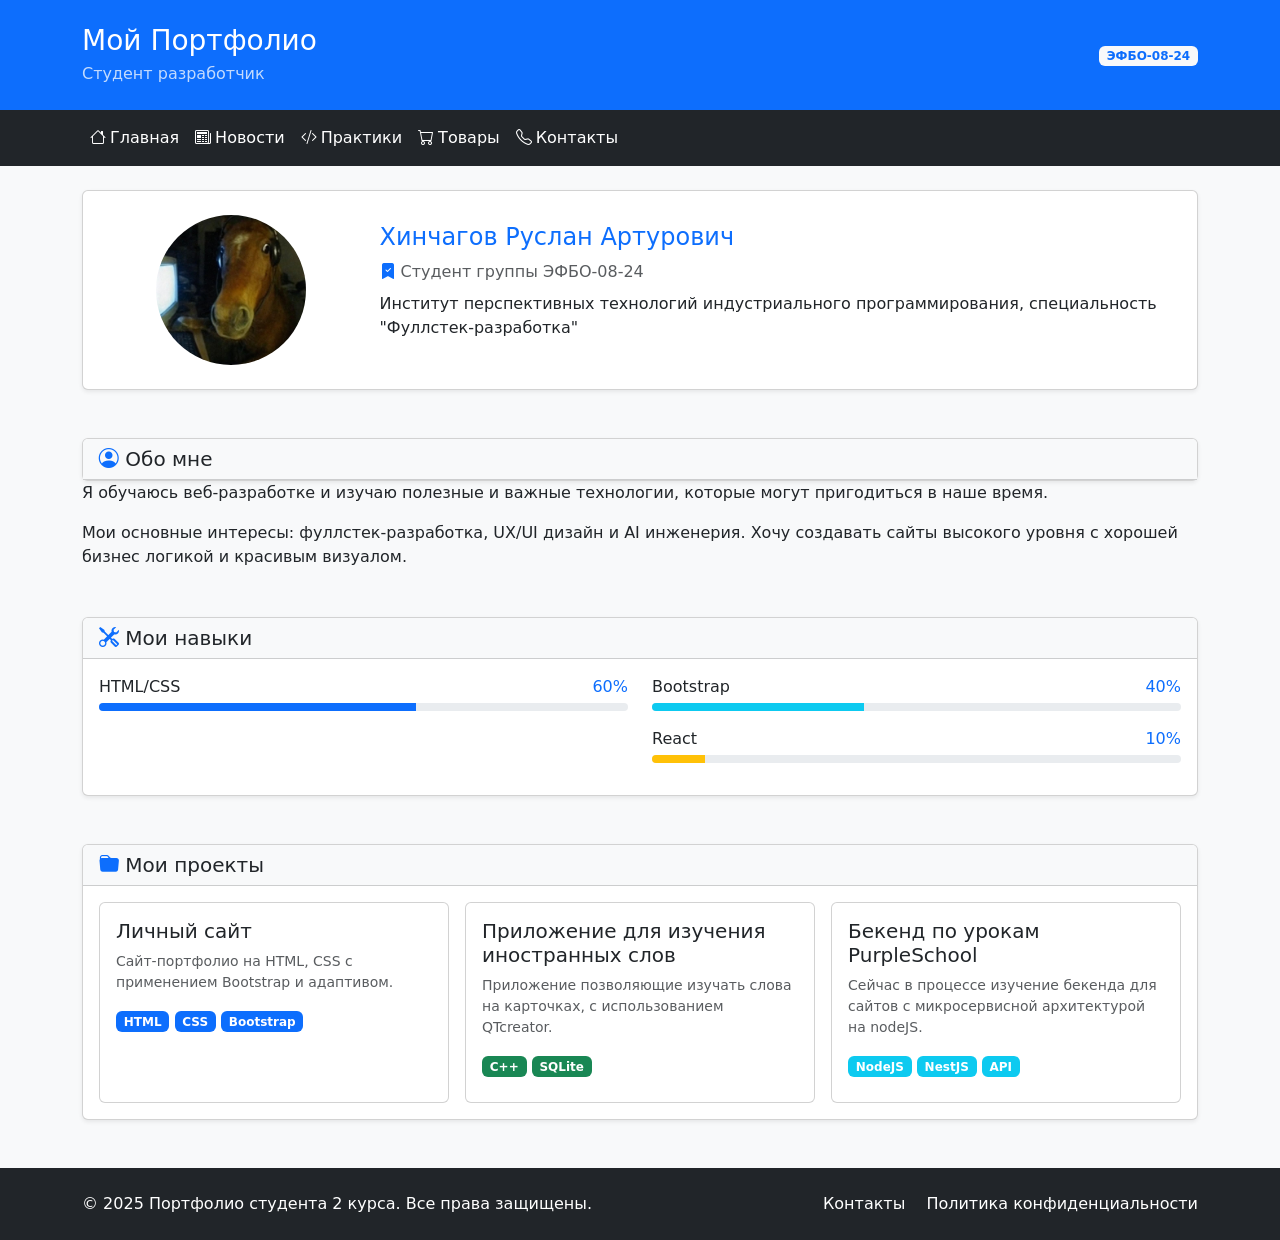
==== index.html @ a9255a6b "version from previous kr" ====
<!DOCTYPE html>
<html lang="en">
<head>
    <meta charset="UTF-8">
    <meta name="viewport" content="width=device-width, initial-scale=1.0">
    <title>About me</title>
    <link href="https://cdn.jsdelivr.net/npm/bootstrap@5.3.2/dist/css/bootstrap.min.css" rel="stylesheet">
    <link rel="stylesheet" href="https://cdn.jsdelivr.net/npm/bootstrap-icons@1.11.1/font/bootstrap-icons.css">
</head>
    <body class="bg-light">
        <div class="container-fluid p-0">
            <header class="bg-primary text-white py-4">
                <div class="container">
                    <div class="row align-items-center">
                        <div class="col">
                            <h1 class="h3 mb-1">Мой Портфолио</h1>
                            <p class="mb-0 opacity-75">Студент разработчик</p>
                        </div>
                        <div class="col-auto">
                            <span class="badge bg-light text-primary">ЭФБО-08-24</span>
                        </div>
                    </div>
                </div>
            </header>

            <nav class="navbar navbar-expand-lg nabar-dark bg-dark">
                <div class="container">
                    <button type="button" class="navbar-toggler" data-bs-toggle="collapse" data-bs-target="#navbarNav">
                        <span class="navbar-toggler-icon"></span>
                    </button>
                    <div class="collapse navbar-collapse" id="navbarNav">
                        <ul class="navbar-nav">
                            <li class="nav-item">
                                <a class="nav-link active" href="index.html" style="color: white;">
                                    <i class="bi bi-house me-1"></i>Главная
                                </a>
                            </li>
                            <li class="nav-item">
                                <a href="pages/news.html" class="nav-link" style="color: white">
                                    <i class="bi bi-newspaper me-1"></i>Новости
                                </a>
                            </li>
                            <li class="nav-item">
                                <a href="pages/practices.html" class="nav-link" style="color: white;">
                                    <i class="bi bi-code-slash me-1"></i>Практики
                                </a>
                            </li>
                            <li class="nav-item">
                                <a href="pages/goods.html" class="nav-link" style="color: white;">
                                    <i class="bi bi-cart me-1"></i>Товары
                                </a>
                            </li>
                            <li class="nav-item">
                                <a href="pages/contacts.html" class="nav-link" style="color: white;">
                                    <i class="bi bi-telephone me-1"></i>Контакты
                                </a>
                            </li>
                        </ul>
                    </div>
                </div>
            </nav>

            <main class="container my-4">
                <section class="mb-5">
                    <div class="card shadow-sm">
                        <div class="card-body p-4">
                            <div class="row align-items-center">
                                <div class="col-md-3 text-center mb-3 mb-md-0">
                                    <img src="images/photo.jpg" alt="Фото студента" class="img-fluid rounded-circle" style="width:150px; height: 150px; object-fit: cover;">
                                </div>
                                <div class="col-md-9">
                                    <h2 class="card-title h4 text-primary">Хинчагов Руслан Артурович</h2>
                                    <p class="card-text text-muted mb-2">
                                        <i class="bi bi-bookmark-check-fill text-primary"></i>
                                        Студент группы ЭФБО-08-24
                                    </p>
                                    <p class="card-text">
                                        Институт перспективных технологий индустриального программирования, специальность "Фуллстек-разработка"
                                    </p>
                                    <div class="d-flex gap-2 flex-wrap">
                                        <span class="badge bg-primary"></span>
                                        <span class="badge bg-success"></span>
                                        <span class="badge bg-info"></span>
                                        <span class="badge bg-warning"></span>
                                    </div>
                                </div>
                            </div>
                        </div>
                    </div>
                </section>

                <section class="mb-5">
                    <div class="card shadow-sm">
                        <div class="card-header bg-light">
                            <h3 class="card-title h5 mb-0">
                                <i class="bi bi-person-circle text-primary"></i>
                                Обо мне 
                            </h3>
                        </div>
                    </div>
                    <div class="card-body">
                        <p class="card-text">
                            Я обучаюсь веб-разработке и изучаю полезные и важные технологии, 
                            которые могут пригодиться в наше время.
                        </p>
                        <p class="card-text">
                            Мои основные интересы: фуллстек-разработка, UX/UI дизайн и AI инженерия.
                            Хочу создавать сайты высокого уровня с хорошей бизнес логикой и красивым визуалом.
                        </p>
                    </div>
                </section>

                <section class="mb-5">
                    <div class="card shadow-sm">
                        <div class="card-header bg-light">
                            <h3 class="card-title h5 mb-0">
                                <i class="bi bi-tools text-primary"></i>
                                Мои навыки
                            </h3>
                        </div>
                        <div class="card-body">
                            <div class="row">
                                <div class="col-md-6">
                                    <div class="mb-3">
                                        <div class="d-flex justify-content-between mb-1">
                                            <span>HTML/CSS</span>
                                            <span class="text-primary">60%</span>
                                        </div>
                                        <div class="progress" style="height: 8px">
                                            <div class="progress-bar bg-primary" style="width: 60%"></div>
                                        </div>
                                    </div>
                                </div>
                                <div class="col-md-6">
                                    <div class="mb-3">
                                        <div class="d-flex justify-content-between mb-1">
                                            <span>Bootstrap</span>
                                            <span class="text-primary">40%</span>
                                        </div>
                                        <div class="progress" style="height: 8px;">
                                            <div class="progress-bar bg-info" style="width: 40%"></div>
                                        </div>
                                    </div>
                                    <div class="mb-3">
                                        <div class="d-flex justify-content-between mb-1">
                                            <span>React</span>
                                            <span class="text-primary">10%</span>
                                        </div>
                                        <div class="progress" style="height: 8px;">
                                            <div class="progress-bar bg-warning" style="width: 10%"></div>
                                        </div>
                                    </div>
                                </div>
                            </div>
                        </div>
                    </div>
                </section>

                <section class="mb-5">
                    <div class="card shadow-sm">
                        <div class="card-header bg-light">
                            <h3 class="card-title h5 mb-0">
                                <i class="bi-folder-fill text-primary"></i>
                                Мои проекты
                            </h3>
                        </div>
                        <div class="card-body">
                            <div class="row g-3">
                                <div class="col-md-4">
                                    <div class="card h-100">
                                        <div class="card-body">
                                            <h5 class="card-title">Личный сайт</h5>
                                            <p class="card-text small text-muted">
                                                Сайт-портфолио на HTML, CSS с применением Bootstrap и адаптивом.
                                            </p>
                                            <div class="mb-2">
                                                <span class="badge bg-primary">HTML</span>
                                                <span class="badge bg-primary">CSS</span>
                                                <span class="badge bg-primary">Bootstrap</span>
                                            </div>
                                        </div>
                                    </div>
                                </div>
                                <div class="col-md-4">
                                    <div class="card h-100">
                                        <div class="card-body">
                                            <h5 class="card-title">Приложение для изучения иностранных слов</h5>
                                            <p class="card-text small text-muted">
                                                Приложение позволяющие изучать слова на карточках, с использованием QTcreator.
                                            </p>
                                            <div class="mb-2">
                                                <span class="badge bg-success">C++</span>
                                                <span class="badge bg-success">SQLite</span>
                                            </div>
                                        </div>
                                    </div>
                                </div>
                                <div class="col-md-4">
                                    <div class="card h-100">
                                        <div class="card-body">
                                            <h5 class="card-title">Бекенд по урокам PurpleSchool</h5>
                                            <p class="card-text small text-muted">
                                                Сейчас в процессе изучение бекенда для сайтов с микросервисной архитектурой на nodeJS.
                                            </p>
                                            <div class="mb-2">
                                                <span class="badge bg-info">NodeJS</span>
                                                <span class="badge bg-info">NestJS</span>
                                                <span class="badge bg-info">API</span>
                                            </div>
                                        </div>
                                    </div>
                                </div>
                            </div>
                        </div>
                    </div>
                </section>
            </main>

            <footer class="bg-dark text-white py-4 mt-5">
                <div class="container">
                    <div class="row align-items-center">
                        <div class="col-md-6">
                            <p class="mb-0">&copy; 2025 Портфолио студента 2 курса. Все права защищены.</p>
                        </div>
                        <div class="col-md-6 text-md-end">
                            <a href="/pages/contacts.html" class="text-white text-decoration-none me-3">Контакты</a>
                            <a href="#" class="text-white text-decoration-none">Политика конфиденциальности</a>
                        </div>
                    </div>
                </div>
            </footer>
        </div>

        <script src="https://cdn.jsdelivr.net/npm/bootstrap@5.3.2/dist/js/bootstrap.bundle.min.js"></script>
    </body>
</html>
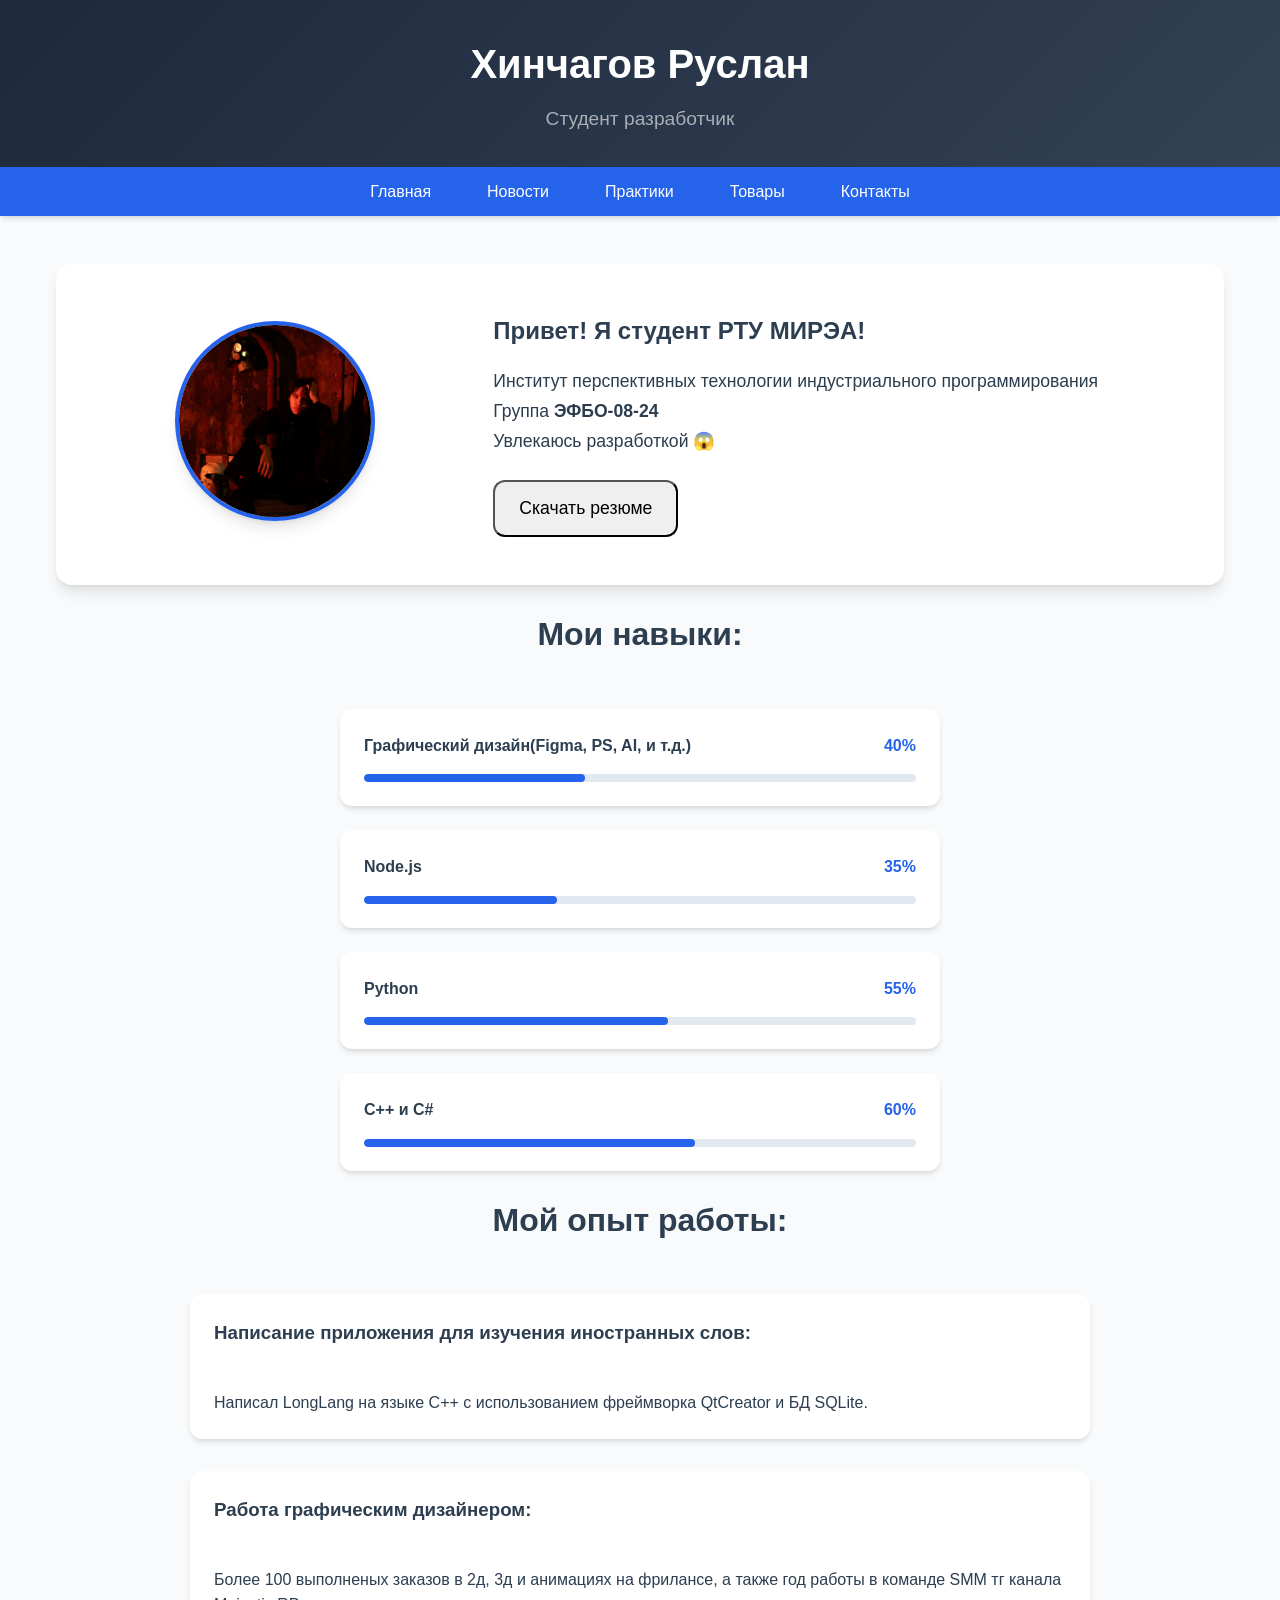
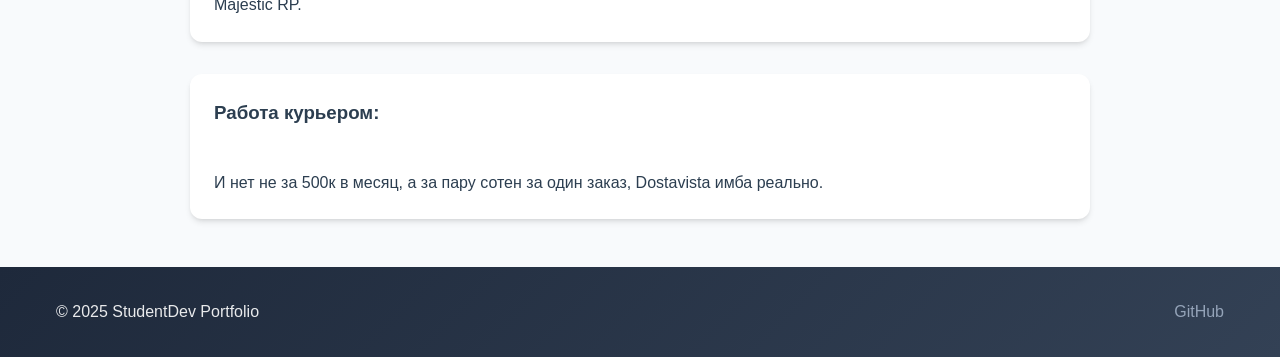
==== commit 528cc977: "results of 1-15 practice" ====
--- a/index.html
+++ b/index.html
@@ -4,233 +4,139 @@
     <meta charset="UTF-8">
     <meta name="viewport" content="width=device-width, initial-scale=1.0">
     <title>About me</title>
-    <link href="https://cdn.jsdelivr.net/npm/bootstrap@5.3.2/dist/css/bootstrap.min.css" rel="stylesheet">
-    <link rel="stylesheet" href="https://cdn.jsdelivr.net/npm/bootstrap-icons@1.11.1/font/bootstrap-icons.css">
+    <link rel="stylesheet" href="style/styles.css">
 </head>
-    <body class="bg-light">
-        <div class="container-fluid p-0">
-            <header class="bg-primary text-white py-4">
+    <body>
+
+        <div class="page">
+
+            <header class="header">
                 <div class="container">
-                    <div class="row align-items-center">
-                        <div class="col">
-                            <h1 class="h3 mb-1">Мой Портфолио</h1>
-                            <p class="mb-0 opacity-75">Студент разработчик</p>
-                        </div>
-                        <div class="col-auto">
-                            <span class="badge bg-light text-primary">ЭФБО-08-24</span>
-                        </div>
+                    <div class="header__content">
+                        <h1 class="header__title">Хинчагов Руслан</h1>
+                        <p class="header__subtitle">Студент разработчик</p>
                     </div>
                 </div>
             </header>
 
-            <nav class="navbar navbar-expand-lg nabar-dark bg-dark">
+            <nav class="nav">
                 <div class="container">
-                    <button type="button" class="navbar-toggler" data-bs-toggle="collapse" data-bs-target="#navbarNav">
-                        <span class="navbar-toggler-icon"></span>
-                    </button>
-                    <div class="collapse navbar-collapse" id="navbarNav">
-                        <ul class="navbar-nav">
-                            <li class="nav-item">
-                                <a class="nav-link active" href="index.html" style="color: white;">
-                                    <i class="bi bi-house me-1"></i>Главная
-                                </a>
-                            </li>
-                            <li class="nav-item">
-                                <a href="pages/news.html" class="nav-link" style="color: white">
-                                    <i class="bi bi-newspaper me-1"></i>Новости
-                                </a>
-                            </li>
-                            <li class="nav-item">
-                                <a href="pages/practices.html" class="nav-link" style="color: white;">
-                                    <i class="bi bi-code-slash me-1"></i>Практики
-                                </a>
-                            </li>
-                            <li class="nav-item">
-                                <a href="pages/goods.html" class="nav-link" style="color: white;">
-                                    <i class="bi bi-cart me-1"></i>Товары
-                                </a>
-                            </li>
-                            <li class="nav-item">
-                                <a href="pages/contacts.html" class="nav-link" style="color: white;">
-                                    <i class="bi bi-telephone me-1"></i>Контакты
-                                </a>
-                            </li>
-                        </ul>
-                    </div>
+                    <ul class="nav__list">
+                        <li class="nav__item">
+                            <a class="nav__link" href="index.html">Главная</a>
+                        </li>
+                        <li class="nav__item">
+                            <a class="nav__link" href="pages/news.html">Новости</a>
+                        </li>
+                        <li class="nav__item">
+                            <a class="nav__link" href="pages/practices.html">Практики</a>
+                        </li>
+                        <li class="nav__item">
+                            <a class="nav__link" href="pages/goods.html">Товары</a>
+                        </li>
+                        <li class="nav__item">
+                            <a class="nav__link" href="pages/contacts.html">Контакты</a>
+                        </li>
+                    </ul>
                 </div>
             </nav>
 
-            <main class="container my-4">
-                <section class="mb-5">
-                    <div class="card shadow-sm">
-                        <div class="card-body p-4">
-                            <div class="row align-items-center">
-                                <div class="col-md-3 text-center mb-3 mb-md-0">
-                                    <img src="images/photo.jpg" alt="Фото студента" class="img-fluid rounded-circle" style="width:150px; height: 150px; object-fit: cover;">
-                                </div>
-                                <div class="col-md-9">
-                                    <h2 class="card-title h4 text-primary">Хинчагов Руслан Артурович</h2>
-                                    <p class="card-text text-muted mb-2">
-                                        <i class="bi bi-bookmark-check-fill text-primary"></i>
-                                        Студент группы ЭФБО-08-24
-                                    </p>
-                                    <p class="card-text">
-                                        Институт перспективных технологий индустриального программирования, специальность "Фуллстек-разработка"
-                                    </p>
-                                    <div class="d-flex gap-2 flex-wrap">
-                                        <span class="badge bg-primary"></span>
-                                        <span class="badge bg-success"></span>
-                                        <span class="badge bg-info"></span>
-                                        <span class="badge bg-warning"></span>
-                                    </div>
-                                </div>
+            <main class="main">
+                
+                <div class="container">
+                    <section class="hero">
+                        <div class="hero__content">
+                            <div class="hero__image">
+                                <img src="../images/photo.jpg" alt="Фото студента" class="hero__photo">
+                            </div>
+                            <div class="hero__info">
+                                <h2 class="hero__greeting">Привет! Я студент РТУ МИРЭА!</h2>
+                                <p class="hero__description">
+                                    Институт перспективных технологии индустриального программирования<br>
+                                    Группа <strong>ЭФБО-08-24</strong><br>
+                                    Увлекаюсь разработкой &#128561;
+                                </p>
+                                <button class="button button--primary hero__button">
+                                    Скачать резюме
+                                </button>
+                            </div>
+                        </div>
+                    </section>
+                </div>
+
+                <section class="skills">
+                    <h2 class="section__title">Мои навыки:</h2>
+                    <div class="skills__grid">
+                        <div class="skill">
+                            <div class="skill__header">
+                                <span class="skill__name">Графический дизайн(Figma, PS, AI, и т.д.)</span>
+                                <span class="skill__percent">40%</span>
+                            </div>
+                            <div class="skill__progress">
+                                <div class="skill__progress-bar" style="width: 40%"></div>
+                            </div>
+                        </div>
+                        <div class="skill">
+                            <div class="skill__header">
+                                <span class="skill__name">Node.js</span>
+                                <span class="skill__percent">35%</span>
+                            </div>
+                            <div class="skill__progress">
+                                <div class="skill__progress-bar" style="width: 35%"></div>
+                            </div>
+                        </div>
+                        <div class="skill">
+                            <div class="skill__header">
+                                <span class="skill__name">Python</span>
+                                <span class="skill__percent">55%</span>
+                            </div>
+                            <div class="skill__progress">
+                                <div class="skill__progress-bar" style="width: 55%"></div>
+                            </div>
+                        </div>
+                        <div class="skill">
+                            <div class="skill__header">
+                                <span class="skill__name">C++ и C#</span>
+                                <span class="skill__percent">60%</span>
+                            </div>
+                            <div class="skill__progress">
+                                <div class="skill__progress-bar" style="width: 60%"></div>
                             </div>
                         </div>
                     </div>
                 </section>
+                
+                <section class="experience">
+                    <h2 class="section__title">Мой опыт работы:</h2>
+                    <div class="experience__grid">
+                        <article class="experience-card">
+                            <h3 class="experience-card__title">Написание приложения для изучения иностранных слов:</h3><br>
+                            <p class="experience experience__desc">Написал LongLang на языке C++ с использованием фреймворка QtCreator и БД SQLite.</p>
+                        </article>
 
-                <section class="mb-5">
-                    <div class="card shadow-sm">
-                        <div class="card-header bg-light">
-                            <h3 class="card-title h5 mb-0">
-                                <i class="bi bi-person-circle text-primary"></i>
-                                Обо мне 
-                            </h3>
-                        </div>
-                    </div>
-                    <div class="card-body">
-                        <p class="card-text">
-                            Я обучаюсь веб-разработке и изучаю полезные и важные технологии, 
-                            которые могут пригодиться в наше время.
-                        </p>
-                        <p class="card-text">
-                            Мои основные интересы: фуллстек-разработка, UX/UI дизайн и AI инженерия.
-                            Хочу создавать сайты высокого уровня с хорошей бизнес логикой и красивым визуалом.
-                        </p>
-                    </div>
-                </section>
-
-                <section class="mb-5">
-                    <div class="card shadow-sm">
-                        <div class="card-header bg-light">
-                            <h3 class="card-title h5 mb-0">
-                                <i class="bi bi-tools text-primary"></i>
-                                Мои навыки
-                            </h3>
-                        </div>
-                        <div class="card-body">
-                            <div class="row">
-                                <div class="col-md-6">
-                                    <div class="mb-3">
-                                        <div class="d-flex justify-content-between mb-1">
-                                            <span>HTML/CSS</span>
-                                            <span class="text-primary">60%</span>
-                                        </div>
-                                        <div class="progress" style="height: 8px">
-                                            <div class="progress-bar bg-primary" style="width: 60%"></div>
-                                        </div>
-                                    </div>
-                                </div>
-                                <div class="col-md-6">
-                                    <div class="mb-3">
-                                        <div class="d-flex justify-content-between mb-1">
-                                            <span>Bootstrap</span>
-                                            <span class="text-primary">40%</span>
-                                        </div>
-                                        <div class="progress" style="height: 8px;">
-                                            <div class="progress-bar bg-info" style="width: 40%"></div>
-                                        </div>
-                                    </div>
-                                    <div class="mb-3">
-                                        <div class="d-flex justify-content-between mb-1">
-                                            <span>React</span>
-                                            <span class="text-primary">10%</span>
-                                        </div>
-                                        <div class="progress" style="height: 8px;">
-                                            <div class="progress-bar bg-warning" style="width: 10%"></div>
-                                        </div>
-                                    </div>
-                                </div>
-                            </div>
-                        </div>
-                    </div>
-                </section>
-
-                <section class="mb-5">
-                    <div class="card shadow-sm">
-                        <div class="card-header bg-light">
-                            <h3 class="card-title h5 mb-0">
-                                <i class="bi-folder-fill text-primary"></i>
-                                Мои проекты
-                            </h3>
-                        </div>
-                        <div class="card-body">
-                            <div class="row g-3">
-                                <div class="col-md-4">
-                                    <div class="card h-100">
-                                        <div class="card-body">
-                                            <h5 class="card-title">Личный сайт</h5>
-                                            <p class="card-text small text-muted">
-                                                Сайт-портфолио на HTML, CSS с применением Bootstrap и адаптивом.
-                                            </p>
-                                            <div class="mb-2">
-                                                <span class="badge bg-primary">HTML</span>
-                                                <span class="badge bg-primary">CSS</span>
-                                                <span class="badge bg-primary">Bootstrap</span>
-                                            </div>
-                                        </div>
-                                    </div>
-                                </div>
-                                <div class="col-md-4">
-                                    <div class="card h-100">
-                                        <div class="card-body">
-                                            <h5 class="card-title">Приложение для изучения иностранных слов</h5>
-                                            <p class="card-text small text-muted">
-                                                Приложение позволяющие изучать слова на карточках, с использованием QTcreator.
-                                            </p>
-                                            <div class="mb-2">
-                                                <span class="badge bg-success">C++</span>
-                                                <span class="badge bg-success">SQLite</span>
-                                            </div>
-                                        </div>
-                                    </div>
-                                </div>
-                                <div class="col-md-4">
-                                    <div class="card h-100">
-                                        <div class="card-body">
-                                            <h5 class="card-title">Бекенд по урокам PurpleSchool</h5>
-                                            <p class="card-text small text-muted">
-                                                Сейчас в процессе изучение бекенда для сайтов с микросервисной архитектурой на nodeJS.
-                                            </p>
-                                            <div class="mb-2">
-                                                <span class="badge bg-info">NodeJS</span>
-                                                <span class="badge bg-info">NestJS</span>
-                                                <span class="badge bg-info">API</span>
-                                            </div>
-                                        </div>
-                                    </div>
-                                </div>
-                            </div>
-                        </div>
+                        <article class="experience-card">
+                            <h3 class="experience-card__title">Работа графическим дизайнером:</h3><br>
+                            <p class="experience experience__desc">Более 100 выполненых заказов в 2д, 3д и анимациях на фрилансе, а также год работы в команде SMM тг канала Majestic RP.</p>
+                        </article>
+                        
+                        <article class="experience-card">
+                            <h3 class="experience-card__title">Работа курьером:</h3><br>
+                            <p class="experience experience__desc">И нет не за 500к в месяц, а за пару сотен за один заказ, Dostavista имба реально.</p>
+                        </article>
                     </div>
                 </section>
             </main>
 
-            <footer class="bg-dark text-white py-4 mt-5">
+            <footer class="footer">
                 <div class="container">
-                    <div class="row align-items-center">
-                        <div class="col-md-6">
-                            <p class="mb-0">&copy; 2025 Портфолио студента 2 курса. Все права защищены.</p>
-                        </div>
-                        <div class="col-md-6 text-md-end">
-                            <a href="/pages/contacts.html" class="text-white text-decoration-none me-3">Контакты</a>
-                            <a href="#" class="text-white text-decoration-none">Политика конфиденциальности</a>
+                    <div class="footer__content">
+                        <p class="footer__copyright">&copy; 2025 StudentDev Portfolio</p>
+                        <div class="footer__links">
+                            <a href="https://github.com/reborn-type" class="footer__link">GitHub</a>
                         </div>
                     </div>
                 </div>
             </footer>
         </div>
-
-        <script src="https://cdn.jsdelivr.net/npm/bootstrap@5.3.2/dist/js/bootstrap.bundle.min.js"></script>
     </body>
 </html>
--- a/style/styles.css
+++ b/style/styles.css
@@ -0,0 +1,653 @@
+
+/* CSS переменные */
+:root {
+    --primary-color: #2563eb;
+    --primary-dark: #1d4ed8;
+    --primary-light: #3b82f6;
+    --secondary-color: #64748b;
+    --accent-color: #f59e0b;
+    --success-color: #10b981;
+    --warning-color: #f59e0b;
+    --error-color: #ef4444;
+    
+    --text-primary: #2c3e50;
+    --text-secondary: #2c3d4e;
+    --text-light: #94a3b8;
+    --text-white: #ffffff;
+
+    --bg-body: #f8fafc;
+    --bg-card: #ffffff; 
+    --bg-header: #1e293b;
+    --bg-footer: #1e293b;
+
+    --gradient-primary: linear-gradient(135deg, var(--primary-color), var(--primary-dark));
+    --gradient-dark: linear-gradient(135deg, var(--bg-header), #334155);
+
+    --shadow-sm: 0 1px 2px 0 rgb(0 0 0 / 0.05); 
+    --shadow-md: 0 4px 6px -1px rgb(0 0 0 / 0.1), 0 2px 4px -2px rgb(0 0 0 / 0.1);
+    --shadow-lg: 0 10px 15px -3px rgb(0 0 0 / 0.1), 0 4px 6px -4px rgb(0 0 0 / 0.1);
+
+    --radius-sm: 0.375rem; 
+    --radius-md: 0.5rem;
+    --radius-lg: 0.75rem;
+    --radius-xl: 1rem; 
+
+    --space-xs: 0.5rem; 
+    --space-sm: 0.75rem; 
+    --space-md: 1rem; 
+    --space-lg: 1.5rem; 
+    --space-xl: 2rem; 
+    --space-2xl: 3rem;
+
+    --transition: all 0.3s ease;
+}
+
+/* Базовые стили */
+* {
+    margin: 0;
+    padding: 0;
+    box-sizing: border-box;
+}
+
+body {
+    font-family: Arial, sans-serif;
+    line-height: 1.6;
+    color: var(--text-primary);
+    background-color: var(--bg-body);
+}
+
+.container {
+    max-width: 1200px;
+    margin: 0 auto; 
+    padding: 0 var(--space-md);
+}
+
+/* Блок page */
+.page {
+    min-height: 100vh;
+    display: flex;
+    flex-direction: column;
+}
+
+/* Блок header */
+.header {
+    background: var(--gradient-dark);
+    color: var(--text-white);
+    padding: var(--space-xl) 0;
+    text-align: center;
+}
+
+.header__content {
+    max-width: 600px;
+    margin: 0 auto;
+}
+
+.header__title {
+    font-size: 2.5rem;
+    font-weight: 700;
+    margin-bottom: var(--space-xs);
+}
+
+.header__subtitle {
+    font-size: 1.2rem; 
+    opacity: 0.6;
+}
+
+/* Блок nav */
+.nav {
+    background: var(--primary-color);
+    position: sticky;
+    top: 0;
+    z-index: 100; 
+    box-shadow: var(--shadow-md);
+}
+
+.nav__list {
+    list-style: none;
+    display: flex;
+    justify-content: center;
+    gap: var(--space-lg);
+    padding: var(--sapce-md) 0; 
+}
+
+.nav__item {
+    margin: 0;
+}
+
+.nav__link {
+    display: block;
+    padding: var(--space-sm) var(--space-md);
+    color: var(--text-white);
+    text-decoration: none;
+    border-radius: var(--radius-md);
+    transition: var(--transition);
+    font-weight: 500;
+}
+
+.nav__link:hover {
+    background: rgba(255, 255, 255, 0.1);
+    transform: translateY(-1px);
+}
+
+/* Модификатор --active */
+.nav__item--active .nav__link {
+    background: rgba(255, 255, 255, 0.1);
+    font-weight: 600;
+}
+
+/* Блок main */
+.main {
+    flex: 1; 
+    padding: var(--space-2xl) 0;
+}
+
+.section__title {
+    font-size: 2rem;
+    font-weight: 700; 
+    color: var(--text-primary);
+    text-align: center; 
+    margin-bottom: var(--space-2xl);
+}
+
+.hero {
+    margin-bottom: var(--space-lg);
+}
+
+.hero__content { 
+    display: grid;
+    grid-template-columns: 1fr 2fr;
+    gap: var(--space-2xl);
+    align-items: center;
+    background: var(--bg-card);
+    padding: var(--space-2xl); 
+    border-radius: var(--radius-xl); 
+    box-shadow: var(--shadow-lg); 
+}
+
+.hero__image {
+    text-align: center;
+}
+
+.hero__photo {
+    width: 200px; 
+    height: 200px;
+    border-radius: 50%; 
+    object-fit: cover;
+    border: 4px solid var(--primary-color);
+    box-shadow: var(--shadow-lg);
+}
+
+.hero__greeting { 
+    font-size: 1.8 rem; 
+    font-weight: 600; 
+    color: var(--text-primary);
+    margin-bottom: var(--space-md);
+}
+
+.hero__description {
+    font-size: 1.1rem;
+    color: var(--text-secondary); 
+    line-height: 1.7;
+    margin-bottom: var(--space-lg);
+}
+
+.hero__button {
+    border-radius: var(--radius-lg);
+    font-size: 1.1rem; 
+    padding: var(--space-md) var(--space-lg);
+}
+
+/* Блок skills */
+.skills {
+    margin-bottom: var(--space-lg);
+}
+
+
+.skills__grid {
+    display: grid;
+    gap: var(--space-lg);
+    max-width: 600px;
+    margin: 0 auto; 
+}
+
+.skill {
+    background: var(--bg-card);
+    padding: var(--space-lg);
+    border-radius: var(--radius-lg);
+    box-shadow: var(--shadow-md);
+}
+
+.skill:hover {
+    transform: translateY(-3px);
+}
+
+.skill__header {
+    display: flex;
+    justify-content: space-between;
+    align-items: center;
+    margin-bottom: var(--space-md);
+}
+
+.skill__name {
+    font-weight: 600;
+    color: var(--text-primary)
+}
+
+.skill__percent {
+    font-weight: 600;
+    color: var(--primary-color)
+}
+
+.skill__progress { 
+    height: 8px;
+    background: #e2e8f0;
+    border-radius: var(--radius-sm);
+    overflow: hidden;
+}
+
+.skill__progress-bar {
+    height: 100%;
+    background: var(--primary-color); 
+    border-radius: var(--radius-sm);
+    transition: width 1s ease-in-out;
+}
+
+/* Блок projects */
+.experience__title {
+    color: var(--color-main);
+    margin-bottom: var(--space-md);
+    font-size: 1.5rem;
+}
+
+.experience__grid {
+    display: grid;
+    gap: var(--space-xl);
+    max-width: 900px;
+    margin: 0 auto;
+}
+
+.experience-card {
+    background: var(--bg-card);
+    padding: var(--space-lg);
+    border-radius: var(--radius-lg);
+    box-shadow: var(--shadow-md);
+    transition: transform 0.3s;
+}
+
+.experience-card:hover {
+    transform: translateY(-5px);
+}
+
+.experience-card__title {
+    color: var(--color-main);
+    margin-bottom: var(--space-md);
+}
+
+.experience-card__desc {
+    color: var(--color-light);
+}
+
+/* Блок footer */
+.footer {
+    background: var(--gradient-dark);
+    color: var(--text-white);
+    padding: var(--space-xl) 0;
+    margin-top: auto;
+}
+
+.footer__content {
+    display: flex;
+    justify-content: space-between;
+    align-items: center;
+    flex-wrap: wrap; 
+    gap: var(--space-md); 
+}
+
+.footer__copyright {
+    margin: 0; 
+    opacity: 0.9;
+}
+
+.footer__links {
+    display: flex;
+    gap: var(--space-lg)
+}
+
+.footer__link {
+    color: var(--text-light); 
+    text-decoration: none;
+    transition: var(--transition);
+}
+
+.footer__link:hover {
+    color: var(--text-white)
+}
+
+
+/* Блок contacts */
+.contacts {
+    
+    background: var(--color-white);
+    padding: var(--space-lg);
+    border-radius: var(--radius);
+    box-shadow: var(--shadow);
+    display: flex;
+    flex-direction: column;
+}
+
+.contacts__title {
+    color: var(--color-main);
+    margin-bottom: var(--space-md);
+    font-size: 1.5rem;
+}
+
+.contacts__list {
+    background: var(--bg-card);
+    padding: var(--space-2xl); 
+    border-radius: var(--radius-xl); 
+    box-shadow: var(--shadow-lg); 
+    text-align: center;
+    margin: auto;
+    display: flex;
+    flex-direction: column;
+    gap: var(--space-md);
+    max-width: 600px;
+}
+
+/* Блок contact-item */
+.contact-item {
+    padding: var(--space-md);
+    background: var(--color-light);
+    border-radius: var(--radius);
+    text-align: center;
+}
+
+.contact-item__title {
+    color: var(--color-main);
+    margin-bottom: var(--space-sm);
+    font-size: 1.5rem;
+    font-weight: 600;
+}
+
+.contact-item__value {
+    color: var(--color-accent);
+    font-weight: bold;
+}
+
+.news {
+    display: flex;
+    flex-direction: column;
+}
+
+.news__card {
+    background: var(--bg-card); /* Белый фон карточки */
+    padding: var(--space-lg); /* Внутренние отступы */
+    margin: var(--space-lg) auto; /* Вертикальные отступы */
+    border-radius: var(--radius-md); /* Скругленные углы */
+    box-shadow: 0 5px 20px rgba(0,0,0,0.08); /* Легкая тень */ 
+    transition: var(--transition);
+    min-width: 200px;
+    max-width: 400px;
+}
+
+.news__title {
+    font-size: 1.3rem;
+    color: var(--color-main)
+}
+
+.news__subtitle {
+    color: var(--primary-dark);
+    font-size: 0.8rem; 
+}
+
+
+.goods__grid {
+    display: flex;
+    gap: var(--space-lg);
+    justify-content: center;
+    flex-wrap: wrap;
+}
+
+
+.goods-card {
+    background-color: var(--bg-card);
+    padding: var(--space-lg);
+    text-align: center;
+    border-radius: 5%;
+    margin: var(--space-lg) auto 0;
+    flex: 1 1 280px; /* карточка минимально 280px, но может расти */
+    max-width: 500px; /* максимум по ширине */
+    box-sizing: border-box;
+}
+
+.goods__title{
+    font-weight: 300;
+}
+
+.goods__image{
+    width: 220px; /* Фиксированная ширина фото */
+    height: 280px; /* Фиксированная высота фото */
+    border-radius: 15px; /* Скругленные углы фото */
+    object-fit: cover; /* Обрезка фото для сохранения пропорций */
+    margin: 20px auto; /* Центрирование и отступы */
+    border: 4px solid #667eea; /* Синяя рамка вокруг фото */
+    box-shadow: 0 8px 25px rgba(102, 126, 234, 0.3);
+}
+
+.goods__price{
+    color:var(--primary-color);
+}
+
+
+
+.call-me-button{
+    background: var(--primary-color);
+    color: var(--text-white);
+    padding: var(--space-md);
+    border-radius: var(--radius-md);
+    font-weight: 600;
+    margin-top: var(--space-2xl);
+    margin: var(--space-2xl) auto;
+    border: none;
+}
+
+.call-me-button:hover {
+    background-color: var(--primary-dark);
+    color: var(--text-white);
+}
+
+
+dialog::backdrop {
+    background: rgba(0, 0, 0, 0.6);
+    animation: fadeIn 0.3s ease;
+}
+
+dialog {
+    border: none;
+    border-radius: var(--radius-md);
+    padding: 0;
+    box-shadow: var(--shadow-md);
+    animation: slideIn 0.3s ease;
+    max-width: 500px;
+    width: 90vw;
+    max-height: 90vh;
+    overflow-y: auto;
+    margin: auto;
+}
+
+.modal__header {
+    background: var(--primary-color);
+    color: var(--color-light);
+    padding: var(--space-md);
+    border-radius: var(--radius-md);
+    margin: 0;
+}
+
+.modal__header h2 {
+    margin: 0;
+    color: white;
+    font-size: 1.5rem;
+}
+
+.modal__content {
+    padding: var(--space-lg);
+}
+
+.form-group {
+    margin-left: var(--space-md);
+    margin-right: var(--space-md); 
+    margin-bottom: var(--space-lg);
+}
+
+.form-group label {
+    display: block;
+    margin-bottom: var(--space-xs);
+    font-weight: 600;
+    color: #2c3e50;
+}
+
+.form-group input,
+.form-group select,
+.form-group textarea {
+    width: 100%;
+    padding: var(--space-sm);
+    border: 2px solid #e9ecef;
+    border-radius: 6px;
+    font-size: 1rem;
+    transition: border-color 0.3s ease;
+    box-sizing: border-box;
+}
+
+.form-group input:focus,
+.form-group select:focus,
+.form-group textarea:focus {
+    outline: none;
+    border-color: #667eea;
+}
+
+.form-group textarea {
+    min-height: 100px;
+    resize: vertical;
+}
+
+.modal {
+    display: flex;
+    gap: var(--space-md);
+    justify-content: flex-end;
+    margin-top: 2rem;
+    margin-right: 1rem;
+    margin-bottom: 1rem;
+}
+
+.btn {
+    padding: 0.75rem 1.5rem;
+    border: none;
+    border-radius: 6px;
+    cursor: pointer;
+    font-size: 1rem;
+    transition: all 0.3s ease;
+    font-weight: 600;
+    
+}
+
+.btn-primary {
+    background: var(--primary-color);
+    color: white;
+}
+
+.btn-primary:hover {
+    transform: translateY(-2px);
+    box-shadow: 0 5px 15px rgba(102, 126, 234, 0.4);
+    background: var(--primary-dark);
+}
+
+.btn-secondary {
+    background: #f8f9fa;
+    color: var(--text-primary);
+    border: var(--color-light);
+}
+
+.btn-secondary:hover {
+    background: #e9ecef;
+}
+
+.required {
+    color: #e74c3c;
+}
+
+@keyframes fadeIn {
+    from { opacity: 0; }
+    to { opacity: 1; }
+}
+
+@keyframes slideIn {
+    from { 
+        opacity: 0;
+        transform: translateY(-50px) scale(0.9);
+    }
+    to { 
+        opacity: 1;
+        transform: translateY(0) scale(1);
+    }
+}
+
+@media (max-width: 768px) {
+    .container {
+        padding: 0 var(--space-md);
+    }
+
+    .header__title {
+        font-size: 2rem; 
+    }
+
+    .nav__list {
+        flex-direction: column; 
+        gap: var(--space-xs);
+        align-items: center;
+    }
+
+    .hero__content {
+        grid-template-columns: 1fr;
+        text-align: center;
+        gap: var(--space-lg); 
+    }
+
+    .hero__photo {
+        width: 150px;
+        height: 150px;
+    }
+
+    .footer__content {
+        flex-direction: column;
+        text-align: center;
+    }
+
+    .footer__links {
+        justify-content: center;
+    }
+
+    .goods-card {
+        flex-direction: column;
+        padding: var(--space-sm);
+        max-width: 100%;
+    }
+}
+
+@media (max-width: 480px){
+    :root {
+        --space-xl: 1.5rem; 
+        --space-2xl: 2rem; 
+    }
+
+    .section__title {
+        font-size: 1.5rem;
+    }
+
+    .hero__greeting {
+        font-size: 1.5rem;
+    }
+
+    .button {
+        width: 100%;
+    }
+}
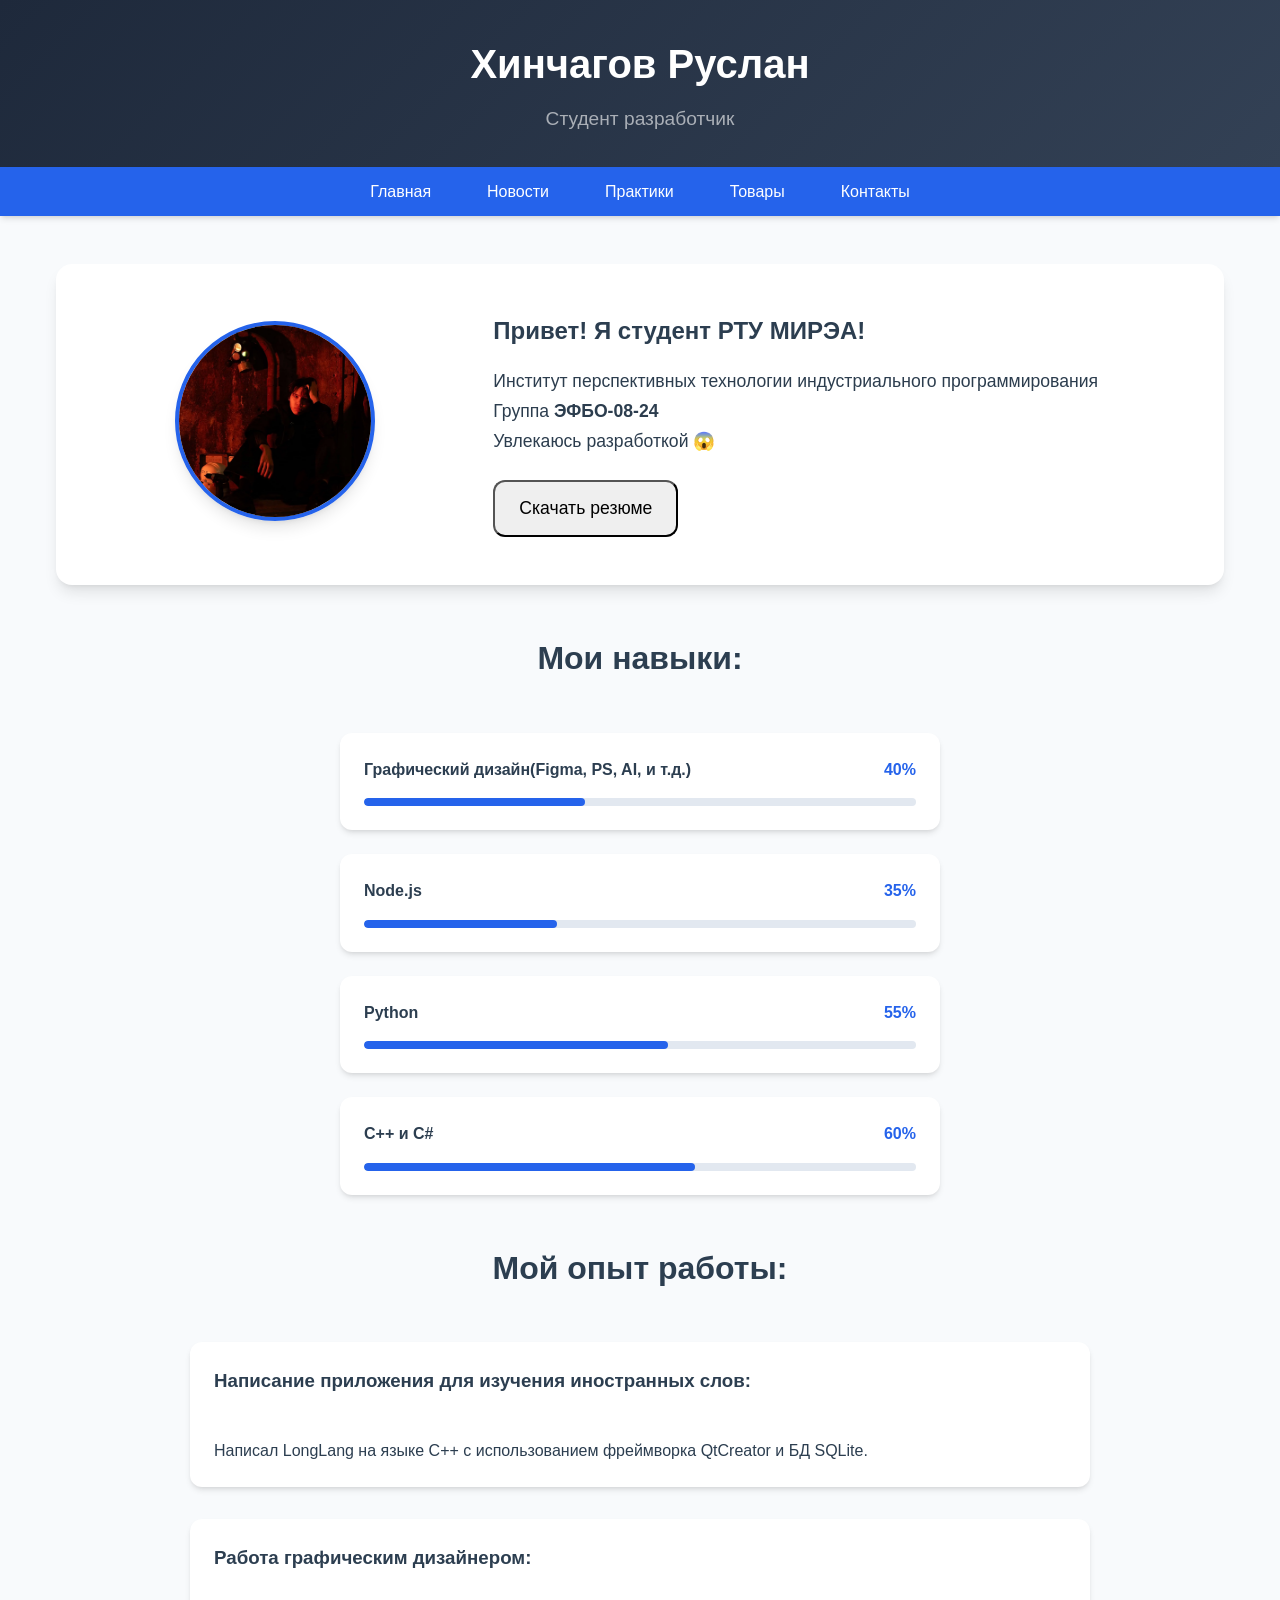
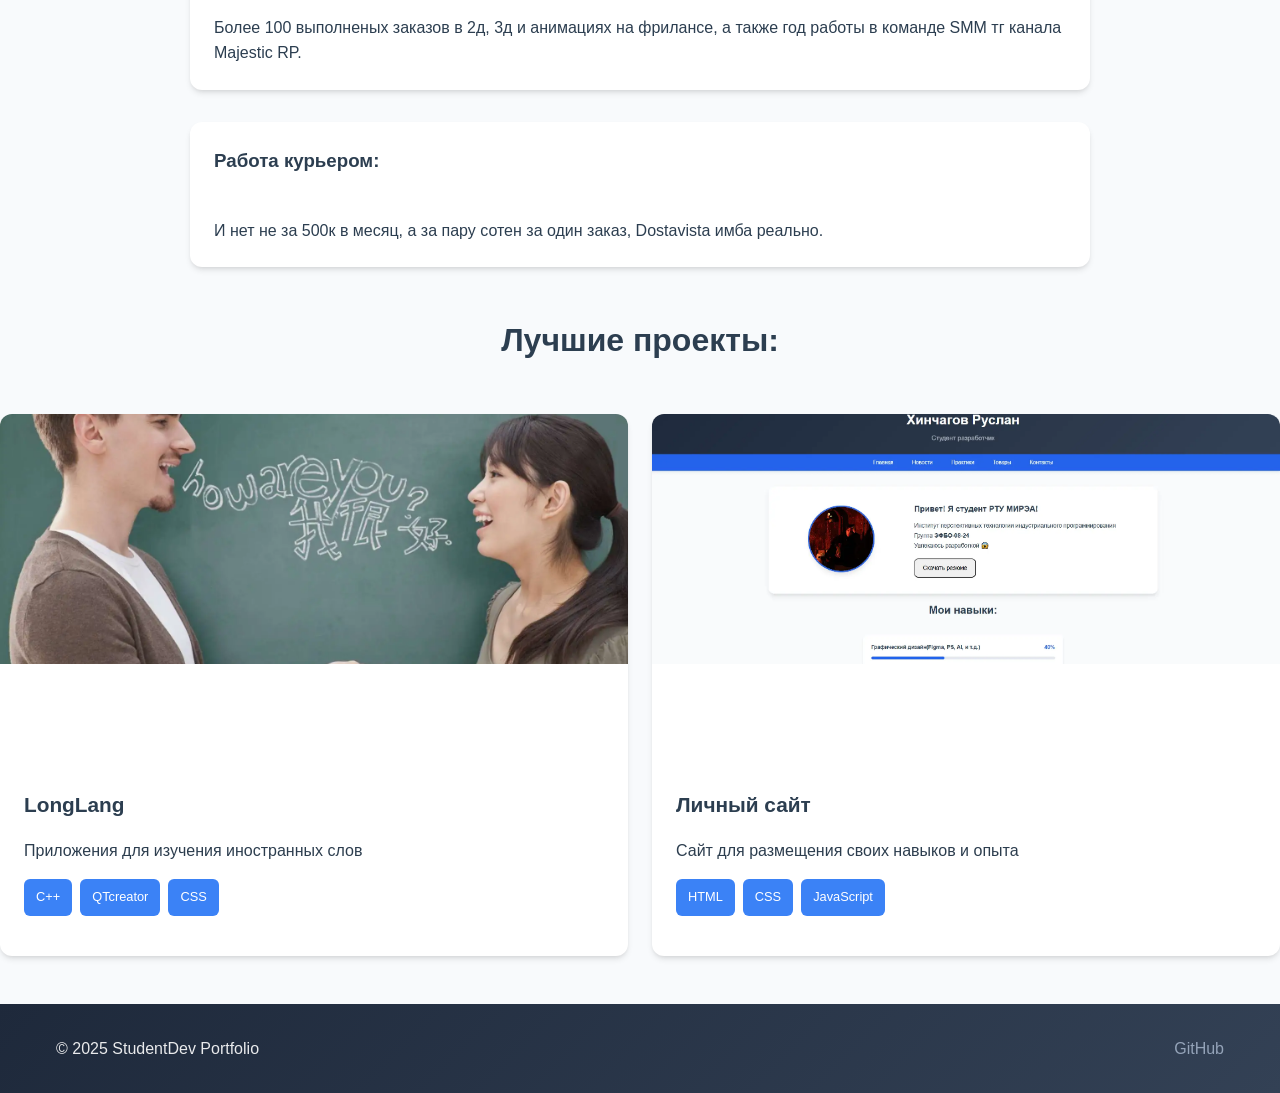
==== commit e94c234d: "1-16 practice" ====
--- a/index.html
+++ b/index.html
@@ -47,7 +47,11 @@
                     <section class="hero">
                         <div class="hero__content">
                             <div class="hero__image">
-                                <img src="../images/photo.jpg" alt="Фото студента" class="hero__photo">
+                                <picture>
+                                    <source srcset="../images/photo.webp" type="image/webp">
+                                    <source srcset="../images/photo.jpg" type="image/jpeg">
+                                    <img src="../images/photo.jpg" alt="Фото студента" loading='lazy' class="hero__photo responsive-image">
+                                </picture>
                             </div>
                             <div class="hero__info">
                                 <h2 class="hero__greeting">Привет! Я студент РТУ МИРЭА!</h2>
@@ -125,6 +129,55 @@
                         </article>
                     </div>
                 </section>
+
+
+                <section class="project-preview">
+                    <h2 class="section__title">Лучшие проекты: </h2>
+                        <div class="projects-preview__grid">
+                            <article class="project-card">
+                                <div class="project-card__image">
+                                    <picture>
+                                        <source srcset="../images/pic1_projects.webp" type="image/webp">
+                                        <source srcset="../images/pic1_projects.jpg" type="image/jpeg">
+                                        <img src="../images/pic1_projects.jpg" alt="Тематичное фото" loading='lazy'>
+                                    </picture>
+                                </div>
+                                <div class="project-card__content">
+                                    <h3 class="project-card__title">LongLang</h3>
+                                    <p class="project-card__description">
+                                        Приложения для изучения иностранных слов
+                                    </p>
+                                    <div class="project-card__tags">
+                                        <span class="tag">C++</span>
+                                        <span class="tag">QTcreator</span>
+                                        <span class="tag">CSS</span>
+                                    </div>
+                                </div>
+                            </article>
+                            <article class="project-card">
+                                <div class="project-card__image">
+                                    <picture>
+                                        <source srcset="../images/pic2_projects.webp" type="image/webp">
+                                        <source srcset="../images/pic2_projects.jpg" type="image/jpeg">
+                                        <img src="../images/pic2_projects.jpg" alt="Тематичное фото" loading='lazy'>
+                                    </picture>
+                                </div>
+                                <div class="project-card__content">
+                                    <h3 class="project-card__title">Личный сайт</h3>
+                                    <p class="project-card__description">
+                                        Сайт для размещения своих навыков и опыта
+                                    </p>
+                                    <div class="project-card__tags">
+                                        <span class="tag">HTML</span>
+                                        <span class="tag">CSS</span>
+                                        <span class="tag">JavaScript</span>
+                                    </div>
+                                </div>
+                            </article>
+                        </div>
+                </section>
+
+
             </main>
 
             <footer class="footer">
--- a/style/styles.css
+++ b/style/styles.css
@@ -142,6 +142,7 @@
 }
 
 .section__title {
+    margin-top: var(--space-2xl);
     font-size: 2rem;
     font-weight: 700; 
     color: var(--text-primary);
@@ -287,6 +288,82 @@
     color: var(--color-light);
 }
 
+.projects-preview {
+    margin-bottom: var(--space-2xl);
+}
+
+.projects-preview__grid {
+    display: grid;
+    grid-template-columns: repeat(auto-fit, minmax(300px, 1fr));
+    gap: var(--space-lg);
+}
+
+/* Project Card */
+.project-card {
+    background: var(--bg-card);
+    border-radius: var(--radius-lg);
+    overflow: hidden;
+    box-shadow: var(--shadow-md);
+    transition: var(--transition);
+}
+
+.project-card:hover {
+    transform: translateY(-4px);
+    box-shadow: var(--shadow-lg);
+}
+
+.project-card__image {
+    height: 200px;
+    overflow: hidden;
+}
+
+.project-card__image img {
+    width: 100%;
+    height: 250px;
+    object-fit: cover;
+    transition: var(--transition);
+}
+
+.project-card:hover .project-card__image img {
+    transform: scale(1.05);
+}
+
+.project-card__content {
+    padding: var(--space-lg);
+}
+
+.project-card__title {
+    font-size: 1.3rem;
+    font-weight: 600;
+    color: var(--text-primary);
+    margin-bottom: var(--space-md);
+}
+
+.project-card__description {
+    color: var(--text-secondary);
+    line-height: 1.6;
+    margin-bottom: var(--space-md);
+}
+
+.project-card__tags {
+    display: flex;
+    flex-wrap: wrap;
+    gap: var(--space-xs);
+    margin-bottom: var(--space-md);
+}
+
+.tag {
+    display: inline-block;
+    padding: var(--space-xs) var(--space-sm);
+    background: var(--primary-light);
+    color: var(--text-white);
+    border-radius: var(--radius-sm);
+    font-size: 0.8rem;
+    font-weight: 500;
+}
+
+
+
 /* Блок footer */
 .footer {
     background: var(--gradient-dark);
@@ -418,6 +495,7 @@
     flex: 1 1 280px; /* карточка минимально 280px, но может расти */
     max-width: 500px; /* максимум по ширине */
     box-sizing: border-box;
+    box-shadow: var(--shadow-md);
 }
 
 .goods__title{
@@ -425,13 +503,19 @@
 }
 
 .goods__image{
-    width: 220px; /* Фиксированная ширина фото */
-    height: 280px; /* Фиксированная высота фото */
+    width: 100%; /* Фиксированная ширина фото */
+    height: 250px; 
+    object-fit: cover;/* Фиксированная высота фото */
     border-radius: 15px; /* Скругленные углы фото */
     object-fit: cover; /* Обрезка фото для сохранения пропорций */
     margin: 20px auto; /* Центрирование и отступы */
     border: 4px solid #667eea; /* Синяя рамка вокруг фото */
-    box-shadow: 0 8px 25px rgba(102, 126, 234, 0.3);
+    box-shadow: 0 8px 25px rgba(102, 126, 234, 0.3);    
+    transition: var(--transition);
+}
+
+.goods__image {
+    transform: scale(1.05);
 }
 
 .goods__price{
@@ -575,6 +659,9 @@
     color: #e74c3c;
 }
 
+
+
+
 @keyframes fadeIn {
     from { opacity: 0; }
     to { opacity: 1; }
@@ -606,6 +693,20 @@
         align-items: center;
     }
 
+    .projects__header {
+        flex-direction: column;
+        align-items: stretch;
+    }
+    
+    .projects__filters {
+        justify-content: center;
+    }
+    
+    .projects__grid,
+    .projects-preview__grid {
+        grid-template-columns: 1fr;
+    }
+
     .hero__content {
         grid-template-columns: 1fr;
         text-align: center;
@@ -633,12 +734,24 @@
     }
 }
 
+
+@media (min-height: 800px) and (min-width: 1200px) {
+    .goods__image {
+        height: 350px;
+    }
+
+    .project-card__image {
+        height: 350px;
+    }
+}
+
 @media (max-width: 480px){
     :root {
         --space-xl: 1.5rem; 
         --space-2xl: 2rem; 
     }
 
+    
     .section__title {
         font-size: 1.5rem;
     }
